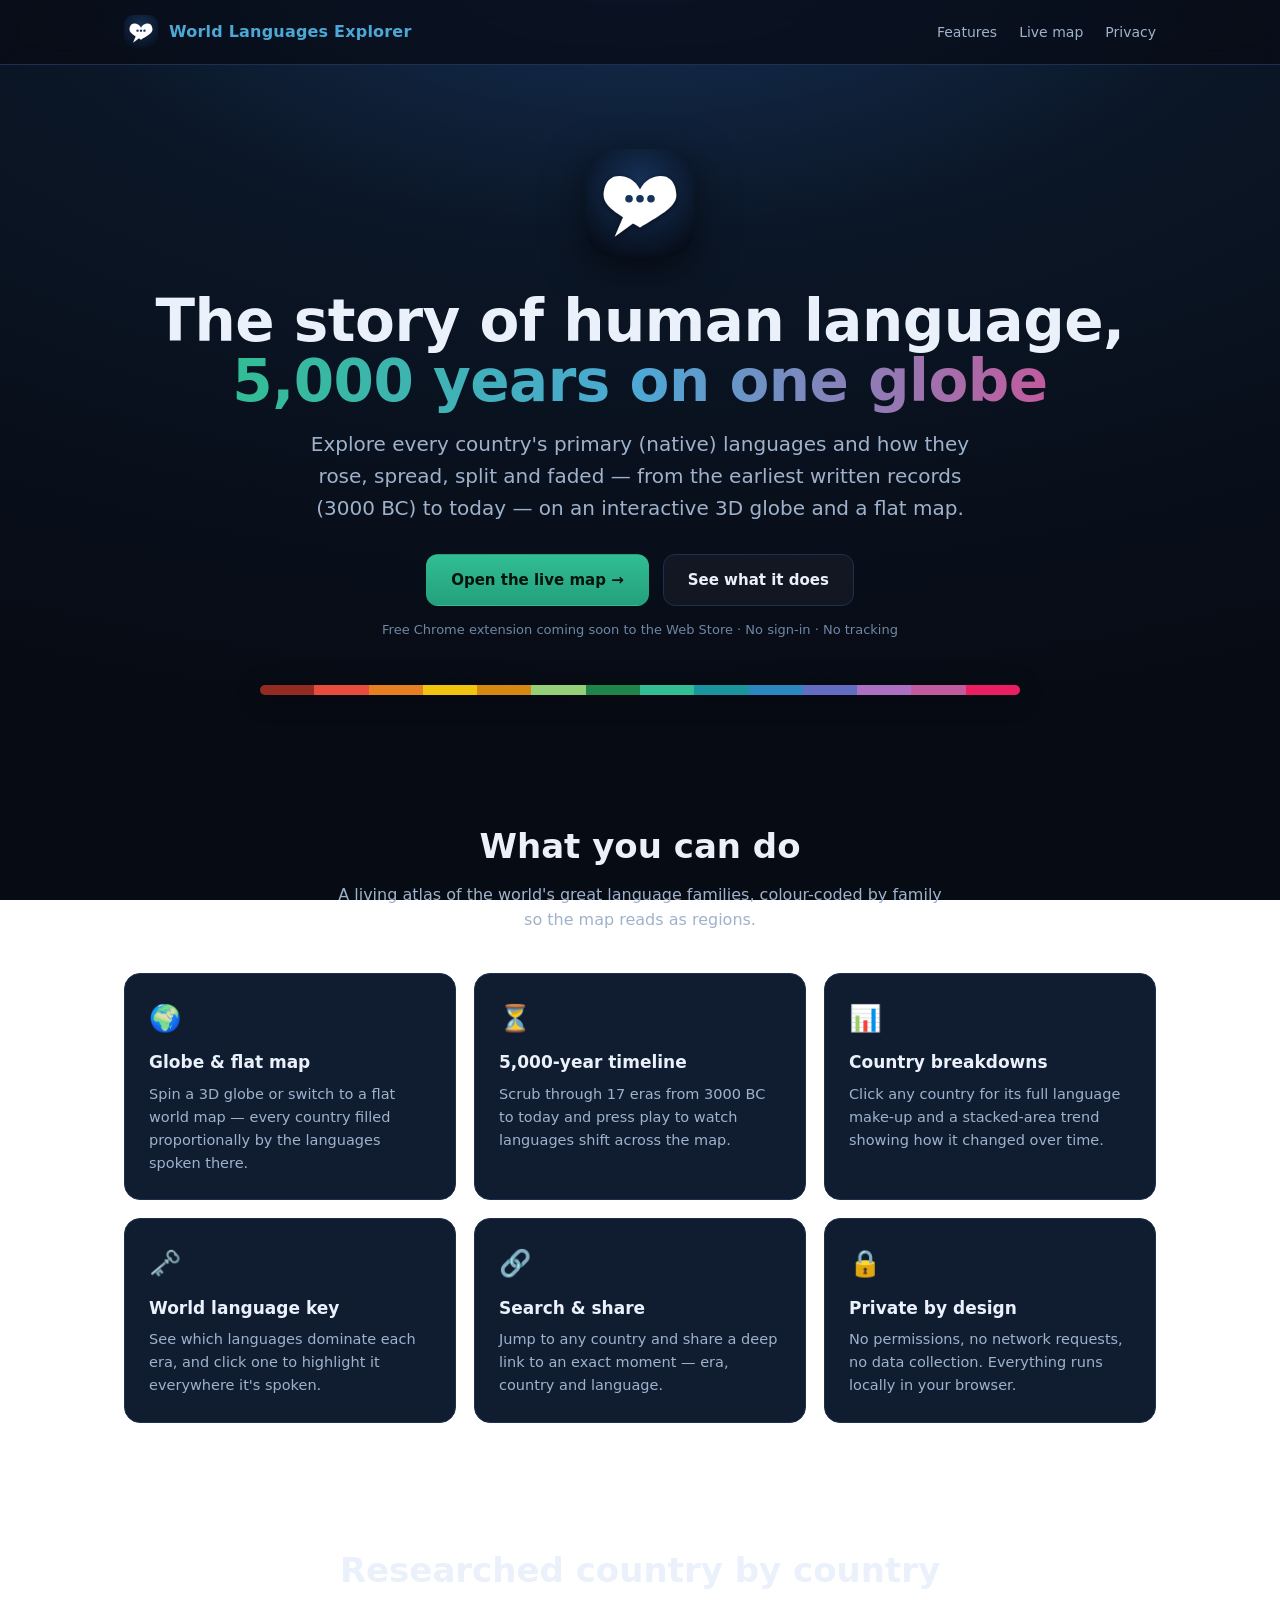
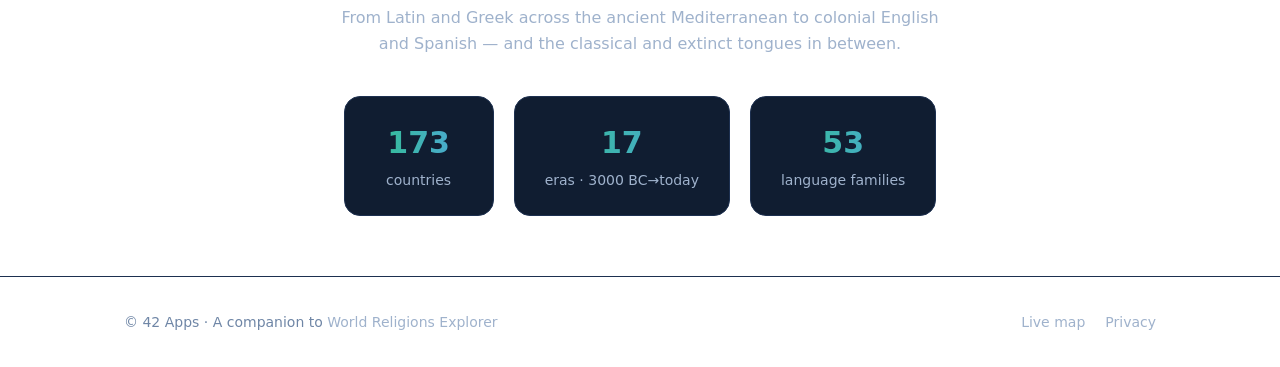
==== index.html @ ee93c95f "World Languages Explorer — landing, privacy & hosted live map Static site for 42-apps.github.io/worl" ====
<!doctype html>
<html lang="en">
<head>
  <meta charset="utf-8">
  <meta name="viewport" content="width=device-width, initial-scale=1">
  <title>World Languages Explorer — every country's languages, 3000 BC to today</title>
  <meta name="description" content="Explore every country's primary languages and how they changed from antiquity to today, on an interactive 3D globe or flat map. Free, private, no sign-in.">
  <link rel="icon" href="icons/logo.svg">
  <meta property="og:title" content="World Languages Explorer">
  <meta property="og:description" content="See how the world's languages spread and changed over 5,000 years — on an interactive 3D globe.">
  <meta property="og:type" content="website">
  <meta property="og:url" content="https://42-apps.github.io/worldlanguages/">
  <link rel="stylesheet" href="style.css">
</head>
<body>
  <header class="site">
    <div class="wrap">
      <a class="brand" href="./"><img src="icons/logo.svg" alt="">World Languages Explorer</a>
      <nav>
        <a href="#features">Features</a>
        <a href="app/worldlanguages.html">Live map</a>
        <a href="privacy.html">Privacy</a>
      </nav>
    </div>
  </header>

  <main>
    <section class="hero">
      <div class="wrap">
        <img class="logo" src="icons/logo.svg" alt="World Languages Explorer logo">
        <h1>The story of human language,<br><span class="grad">5,000 years on one globe</span></h1>
        <p class="lede">Explore every country's primary (native) languages and how they rose, spread, split and
          faded — from the earliest written records (3000&nbsp;BC) to today — on an interactive 3D globe and a flat map.</p>
        <div class="cta">
          <a class="btn btn-primary" href="app/worldlanguages.html">Open the live map →</a>
          <a class="btn btn-ghost" href="#features">See what it does</a>
        </div>
        <p class="cta-note">Free Chrome extension coming soon to the Web Store · No sign-in · No tracking</p>
        <div class="spectrum" aria-hidden="true">
          <i style="background:#922B21"></i><i style="background:#E74C3C"></i><i style="background:#E67E22"></i>
          <i style="background:#F1C40F"></i><i style="background:#D68910"></i><i style="background:#95CF77"></i>
          <i style="background:#1E8449"></i><i style="background:#32BD94"></i><i style="background:#1A959E"></i>
          <i style="background:#2E86C1"></i><i style="background:#636DBF"></i><i style="background:#AB70C2"></i>
          <i style="background:#C25B9D"></i><i style="background:#E91E63"></i>
        </div>
      </div>
    </section>

    <section class="block" id="features">
      <div class="wrap">
        <h2>What you can do</h2>
        <p class="sub">A living atlas of the world's great language families, colour-coded by family so the map reads as regions.</p>
        <div class="grid">
          <div class="card"><div class="ic">🌍</div><h3>Globe &amp; flat map</h3><p>Spin a 3D globe or switch to a flat world map — every country filled proportionally by the languages spoken there.</p></div>
          <div class="card"><div class="ic">⏳</div><h3>5,000-year timeline</h3><p>Scrub through 17 eras from 3000&nbsp;BC to today and press play to watch languages shift across the map.</p></div>
          <div class="card"><div class="ic">📊</div><h3>Country breakdowns</h3><p>Click any country for its full language make-up and a stacked-area trend showing how it changed over time.</p></div>
          <div class="card"><div class="ic">🗝️</div><h3>World language key</h3><p>See which languages dominate each era, and click one to highlight it everywhere it's spoken.</p></div>
          <div class="card"><div class="ic">🔗</div><h3>Search &amp; share</h3><p>Jump to any country and share a deep link to an exact moment — era, country and language.</p></div>
          <div class="card"><div class="ic">🔒</div><h3>Private by design</h3><p>No permissions, no network requests, no data collection. Everything runs locally in your browser.</p></div>
        </div>
      </div>
    </section>

    <section class="block">
      <div class="wrap">
        <h2>Researched country by country</h2>
        <p class="sub">From Latin and Greek across the ancient Mediterranean to colonial English and Spanish — and the classical and extinct tongues in between.</p>
        <div class="stats">
          <div class="stat"><b>173</b><span>countries</span></div>
          <div class="stat"><b>17</b><span>eras · 3000 BC→today</span></div>
          <div class="stat"><b>53</b><span>language families</span></div>
        </div>
      </div>
    </section>
  </main>

  <footer class="site">
    <div class="wrap">
      <span>© 42 Apps · A companion to <a href="https://42-apps.github.io/worldreligions/">World Religions Explorer</a></span>
      <nav>
        <a href="app/worldlanguages.html">Live map</a>
        <a href="privacy.html">Privacy</a>
      </nav>
    </div>
  </footer>
</body>
</html>
---- style.css ----
/* World Languages Explorer — landing + privacy site
   Dark theme matched to the app; accents drawn from the language-family palette. */
:root{
  --bg:#070b14; --bg2:#0b1626; --panel:#101d31; --line:#1d3050;
  --tx:#eaf1fb; --tx-dim:#9fb2cc; --tx-mut:#6f86a6;
  --accent:#32bd94; --accent2:#4da8d5; --accent3:#c25b9d;
  --radius:16px; --maxw:1080px;
  --font:'Segoe UI',system-ui,-apple-system,Roboto,Helvetica,Arial,sans-serif;
}
*{box-sizing:border-box}
html{scroll-behavior:smooth}
body{
  margin:0;font-family:var(--font);color:var(--tx);line-height:1.6;
  background:radial-gradient(120% 90% at 50% -10%,#16335a 0%,var(--bg2) 42%,var(--bg) 100%);
  background-attachment:fixed;-webkit-font-smoothing:antialiased;
}
a{color:var(--accent2);text-decoration:none}
a:hover{text-decoration:underline}
.wrap{max-width:var(--maxw);margin:0 auto;padding:0 24px}

/* header */
header.site{position:sticky;top:0;z-index:10;backdrop-filter:blur(10px);
  background:rgba(7,11,20,.72);border-bottom:1px solid var(--line)}
header.site .wrap{display:flex;align-items:center;gap:14px;height:64px}
.brand{display:flex;align-items:center;gap:11px;font-weight:700;letter-spacing:.2px}
.brand img{width:34px;height:34px;border-radius:9px;display:block}
.brand span{font-size:16px}
header.site nav{margin-left:auto;display:flex;gap:22px;font-size:14px}
header.site nav a{color:var(--tx-dim)}
header.site nav a:hover{color:var(--tx);text-decoration:none}

/* hero */
.hero{text-align:center;padding:84px 0 64px}
.hero .logo{width:108px;height:108px;border-radius:26px;box-shadow:0 12px 40px rgba(0,0,0,.5);margin-bottom:26px}
.hero h1{font-size:clamp(34px,6vw,58px);line-height:1.05;margin:0 0 16px;letter-spacing:-.5px}
.hero h1 .grad{background:linear-gradient(90deg,var(--accent),var(--accent2) 50%,var(--accent3));
  -webkit-background-clip:text;background-clip:text;color:transparent}
.hero p.lede{font-size:clamp(16px,2.4vw,20px);color:var(--tx-dim);max-width:660px;margin:0 auto 30px}
.cta{display:flex;gap:14px;justify-content:center;flex-wrap:wrap}
.btn{display:inline-flex;align-items:center;gap:9px;padding:13px 24px;border-radius:12px;
  font-weight:600;font-size:15px;border:1px solid transparent;cursor:pointer;transition:.16s}
.btn-primary{background:linear-gradient(180deg,var(--accent),#23a07c);color:#04140d}
.btn-primary:hover{filter:brightness(1.07);text-decoration:none;transform:translateY(-1px)}
.btn-ghost{background:rgba(255,255,255,.04);border-color:var(--line);color:var(--tx)}
.btn-ghost:hover{background:rgba(255,255,255,.09);text-decoration:none}
.cta-note{margin-top:14px;font-size:13px;color:var(--tx-mut)}

/* family spectrum strip */
.spectrum{display:flex;height:10px;max-width:760px;margin:44px auto 0;border-radius:6px;overflow:hidden;
  box-shadow:0 4px 24px rgba(0,0,0,.4)}
.spectrum i{flex:1}

/* sections */
section.block{padding:60px 0}
section.block h2{font-size:clamp(24px,4vw,34px);text-align:center;margin:0 0 8px}
section.block .sub{text-align:center;color:var(--tx-dim);max-width:620px;margin:0 auto 40px}
.grid{display:grid;grid-template-columns:repeat(auto-fit,minmax(250px,1fr));gap:18px}
.card{background:var(--panel);border:1px solid var(--line);border-radius:var(--radius);padding:24px}
.card .ic{font-size:26px;margin-bottom:10px}
.card h3{margin:0 0 6px;font-size:17px}
.card p{margin:0;color:var(--tx-dim);font-size:14.5px}

/* stats */
.stats{display:flex;gap:20px;justify-content:center;flex-wrap:wrap;margin-top:8px}
.stat{background:var(--panel);border:1px solid var(--line);border-radius:var(--radius);
  padding:22px 30px;text-align:center;min-width:150px}
.stat b{display:block;font-size:30px;background:linear-gradient(90deg,var(--accent),var(--accent2));
  -webkit-background-clip:text;background-clip:text;color:transparent}
.stat span{color:var(--tx-dim);font-size:14px}

/* privacy page */
.doc{background:var(--panel);border:1px solid var(--line);border-radius:var(--radius);
  padding:38px clamp(22px,4vw,52px);margin:40px auto 64px;max-width:820px}
.doc h1{margin-top:0}
.doc h2{margin-top:32px;font-size:20px}
.doc .updated{color:var(--tx-mut);font-size:14px;margin-top:-8px}
.doc ul{padding-left:22px}
.doc li{margin:6px 0;color:var(--tx-dim)}

/* footer */
footer.site{border-top:1px solid var(--line);padding:34px 0;color:var(--tx-mut);font-size:14px}
footer.site .wrap{display:flex;flex-wrap:wrap;gap:14px;align-items:center;justify-content:space-between}
footer.site nav{display:flex;gap:20px}
footer.site a{color:var(--tx-dim)}
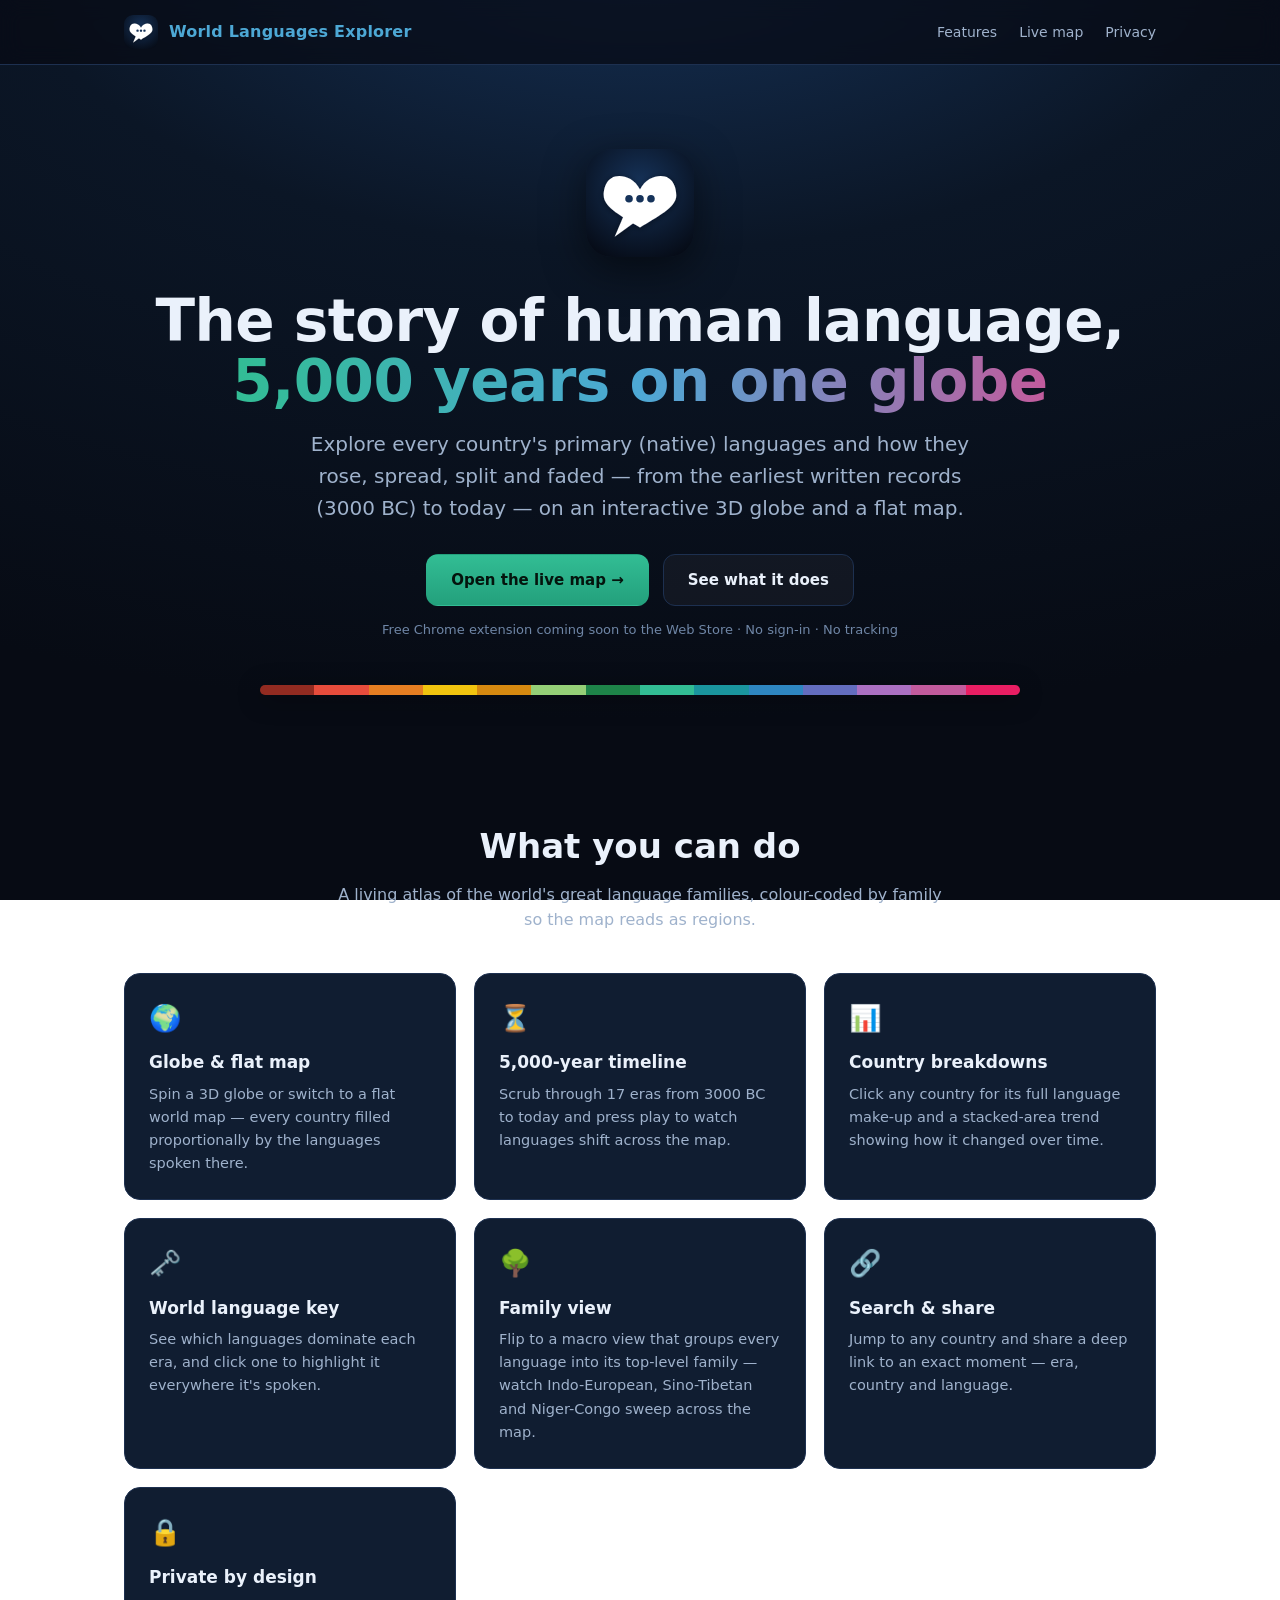
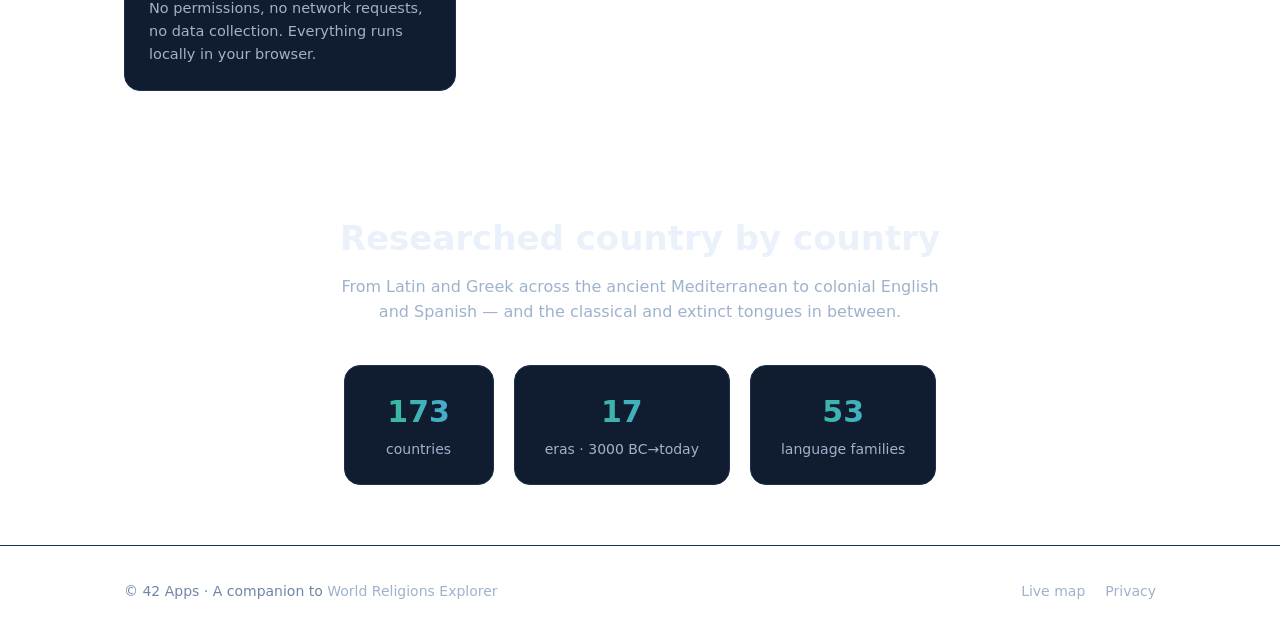
==== commit 8876a754: "Sync hosted app to v0.4.0 (Family view) + add Family-view feature card - app/: re-synced worldlangua" ====
--- a/index.html
+++ b/index.html
@@ -55,6 +55,7 @@
           <div class="card"><div class="ic">⏳</div><h3>5,000-year timeline</h3><p>Scrub through 17 eras from 3000&nbsp;BC to today and press play to watch languages shift across the map.</p></div>
           <div class="card"><div class="ic">📊</div><h3>Country breakdowns</h3><p>Click any country for its full language make-up and a stacked-area trend showing how it changed over time.</p></div>
           <div class="card"><div class="ic">🗝️</div><h3>World language key</h3><p>See which languages dominate each era, and click one to highlight it everywhere it's spoken.</p></div>
+          <div class="card"><div class="ic">🌳</div><h3>Family view</h3><p>Flip to a macro view that groups every language into its top-level family — watch Indo-European, Sino-Tibetan and Niger-Congo sweep across the map.</p></div>
           <div class="card"><div class="ic">🔗</div><h3>Search &amp; share</h3><p>Jump to any country and share a deep link to an exact moment — era, country and language.</p></div>
           <div class="card"><div class="ic">🔒</div><h3>Private by design</h3><p>No permissions, no network requests, no data collection. Everything runs locally in your browser.</p></div>
         </div>
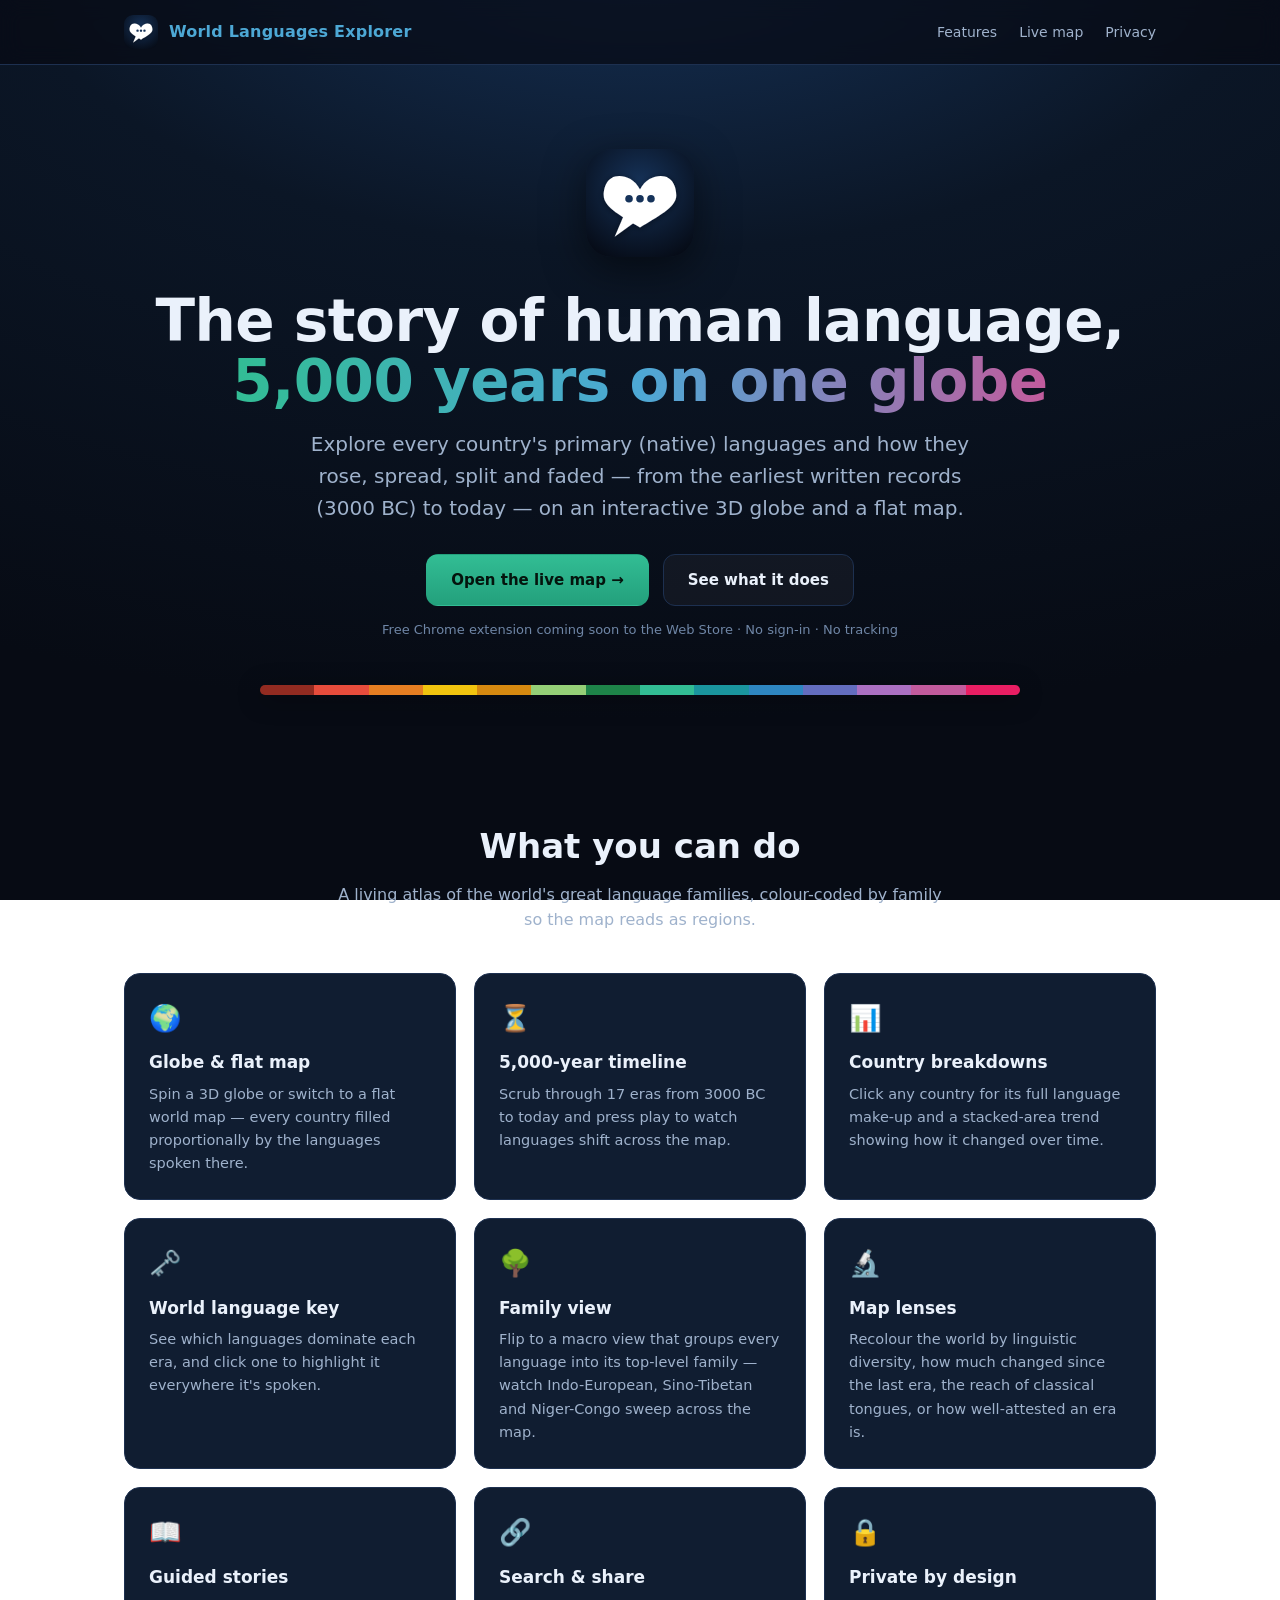
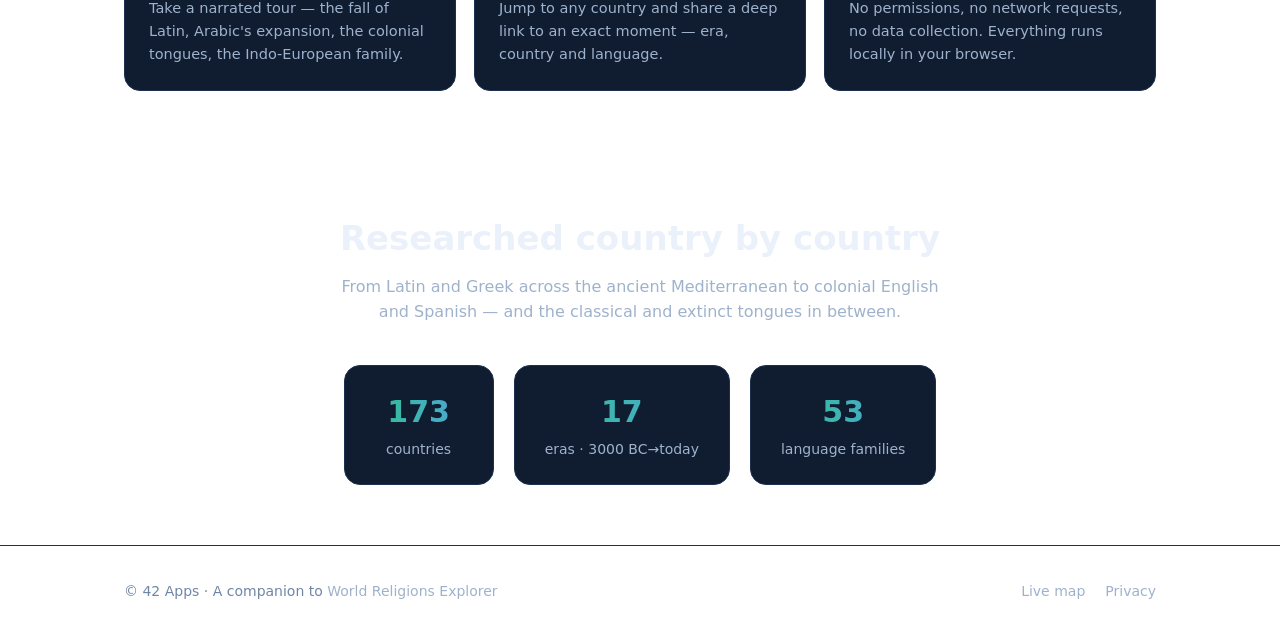
==== commit 39870f85: "Sync hosted app to v0.6.0 (map lenses + guided stories) + 2 feature cards - app/: re-synced worldlan" ====
--- a/index.html
+++ b/index.html
@@ -56,6 +56,8 @@
           <div class="card"><div class="ic">📊</div><h3>Country breakdowns</h3><p>Click any country for its full language make-up and a stacked-area trend showing how it changed over time.</p></div>
           <div class="card"><div class="ic">🗝️</div><h3>World language key</h3><p>See which languages dominate each era, and click one to highlight it everywhere it's spoken.</p></div>
           <div class="card"><div class="ic">🌳</div><h3>Family view</h3><p>Flip to a macro view that groups every language into its top-level family — watch Indo-European, Sino-Tibetan and Niger-Congo sweep across the map.</p></div>
+          <div class="card"><div class="ic">🔬</div><h3>Map lenses</h3><p>Recolour the world by linguistic diversity, how much changed since the last era, the reach of classical tongues, or how well-attested an era is.</p></div>
+          <div class="card"><div class="ic">📖</div><h3>Guided stories</h3><p>Take a narrated tour — the fall of Latin, Arabic's expansion, the colonial tongues, the Indo-European family.</p></div>
           <div class="card"><div class="ic">🔗</div><h3>Search &amp; share</h3><p>Jump to any country and share a deep link to an exact moment — era, country and language.</p></div>
           <div class="card"><div class="ic">🔒</div><h3>Private by design</h3><p>No permissions, no network requests, no data collection. Everything runs locally in your browser.</p></div>
         </div>
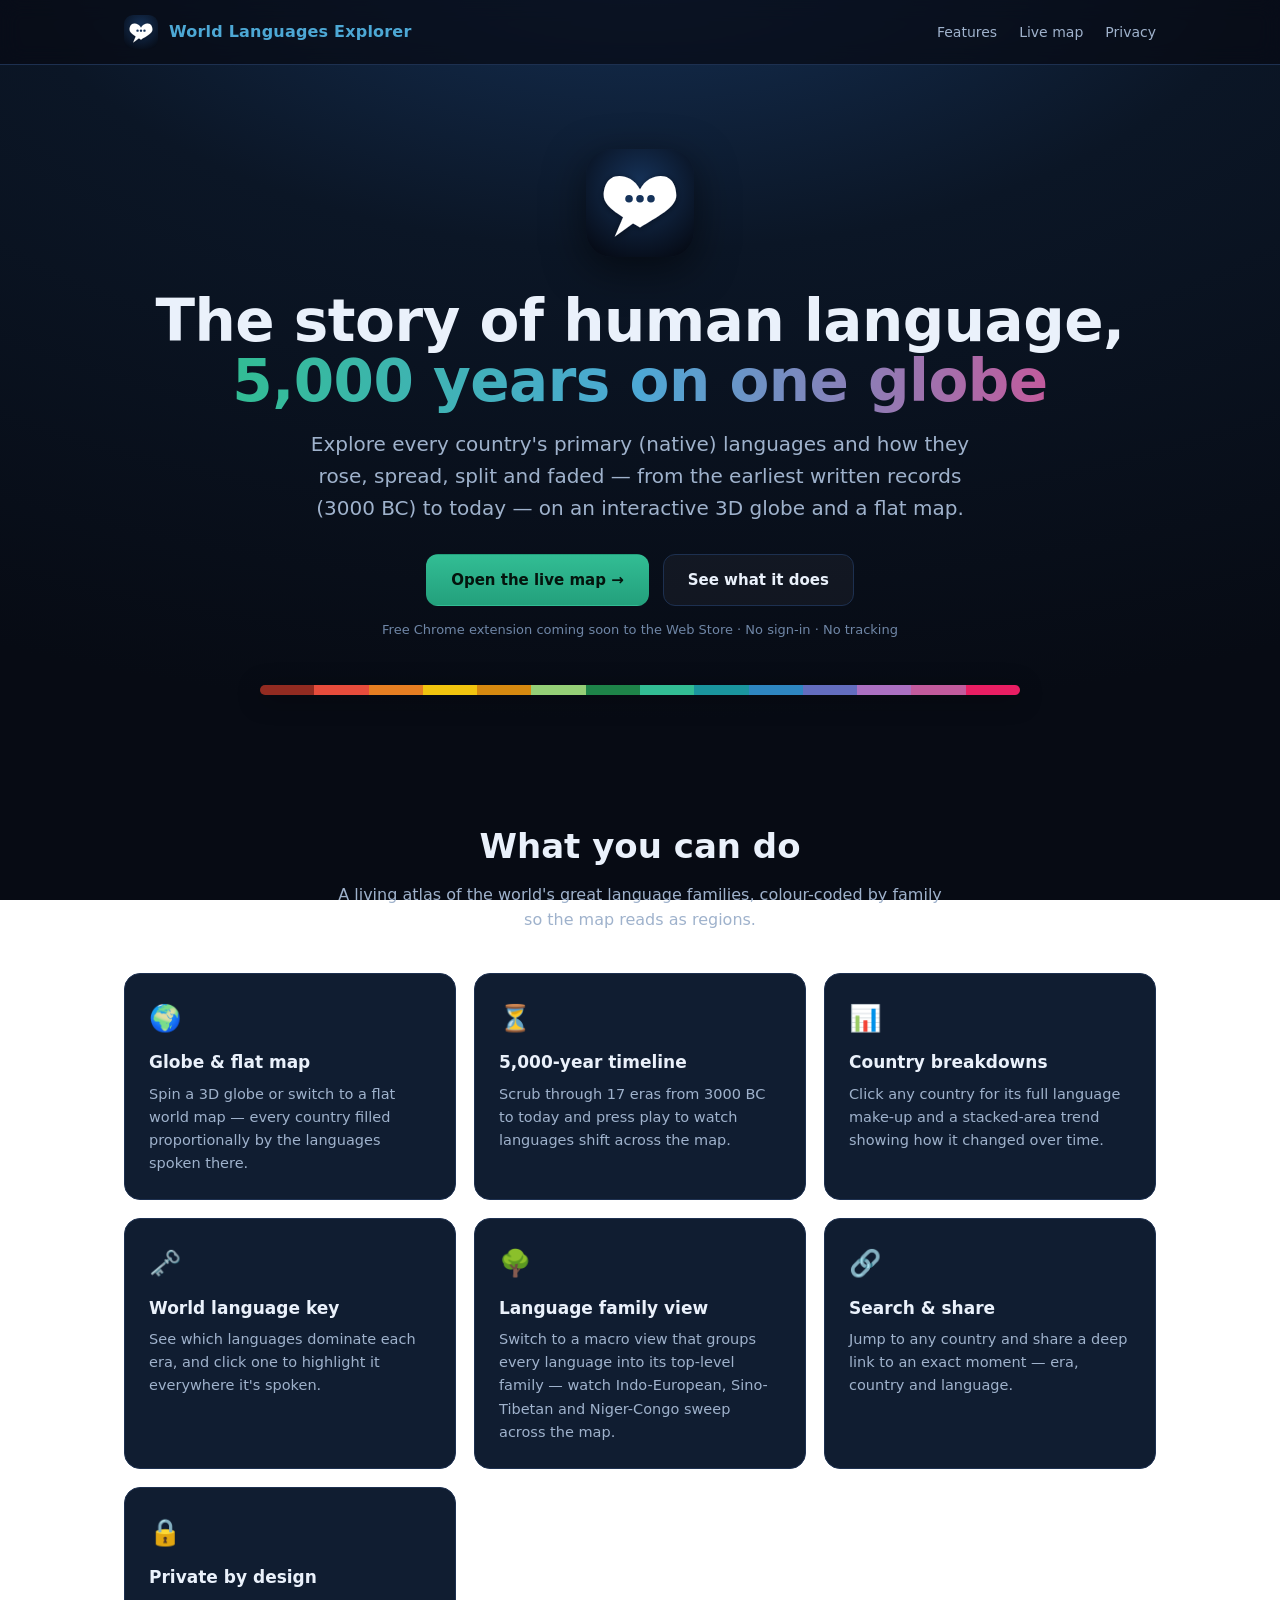
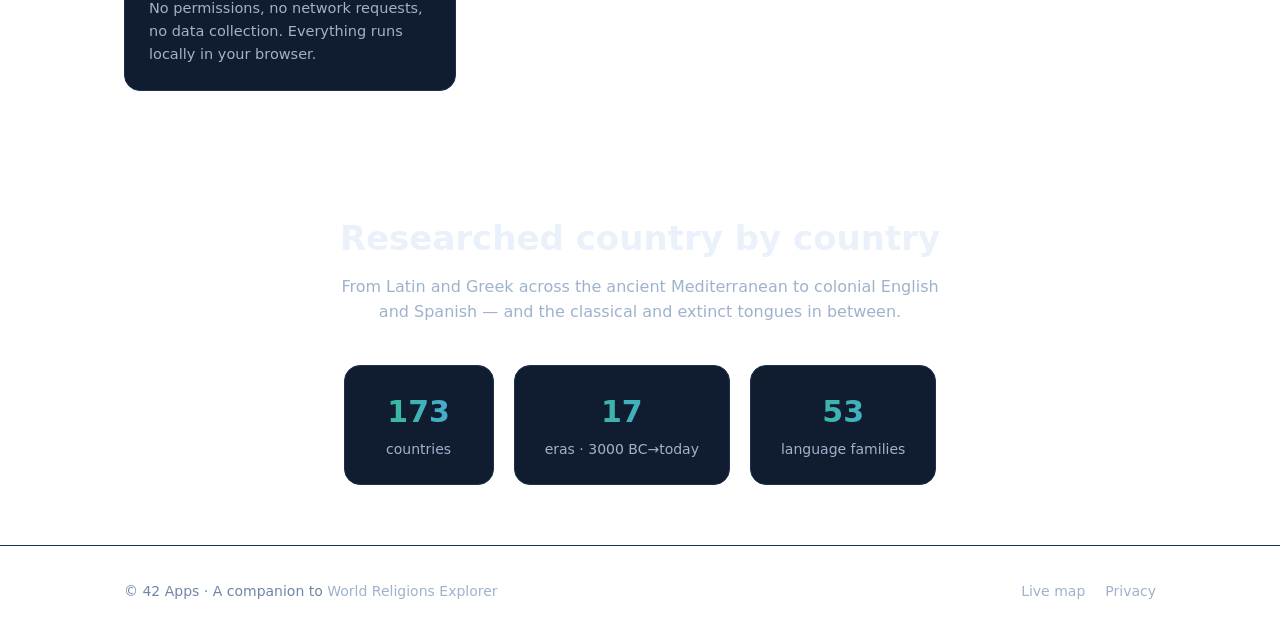
==== commit 349cf8d5: "Sync hosted app to v0.7.0: remove lenses + stories, fix flat map - app/: re-synced cleaned worldlang" ====
--- a/index.html
+++ b/index.html
@@ -55,9 +55,7 @@
           <div class="card"><div class="ic">⏳</div><h3>5,000-year timeline</h3><p>Scrub through 17 eras from 3000&nbsp;BC to today and press play to watch languages shift across the map.</p></div>
           <div class="card"><div class="ic">📊</div><h3>Country breakdowns</h3><p>Click any country for its full language make-up and a stacked-area trend showing how it changed over time.</p></div>
           <div class="card"><div class="ic">🗝️</div><h3>World language key</h3><p>See which languages dominate each era, and click one to highlight it everywhere it's spoken.</p></div>
-          <div class="card"><div class="ic">🌳</div><h3>Family view</h3><p>Flip to a macro view that groups every language into its top-level family — watch Indo-European, Sino-Tibetan and Niger-Congo sweep across the map.</p></div>
-          <div class="card"><div class="ic">🔬</div><h3>Map lenses</h3><p>Recolour the world by linguistic diversity, how much changed since the last era, the reach of classical tongues, or how well-attested an era is.</p></div>
-          <div class="card"><div class="ic">📖</div><h3>Guided stories</h3><p>Take a narrated tour — the fall of Latin, Arabic's expansion, the colonial tongues, the Indo-European family.</p></div>
+          <div class="card"><div class="ic">🌳</div><h3>Language family view</h3><p>Switch to a macro view that groups every language into its top-level family — watch Indo-European, Sino-Tibetan and Niger-Congo sweep across the map.</p></div>
           <div class="card"><div class="ic">🔗</div><h3>Search &amp; share</h3><p>Jump to any country and share a deep link to an exact moment — era, country and language.</p></div>
           <div class="card"><div class="ic">🔒</div><h3>Private by design</h3><p>No permissions, no network requests, no data collection. Everything runs locally in your browser.</p></div>
         </div>
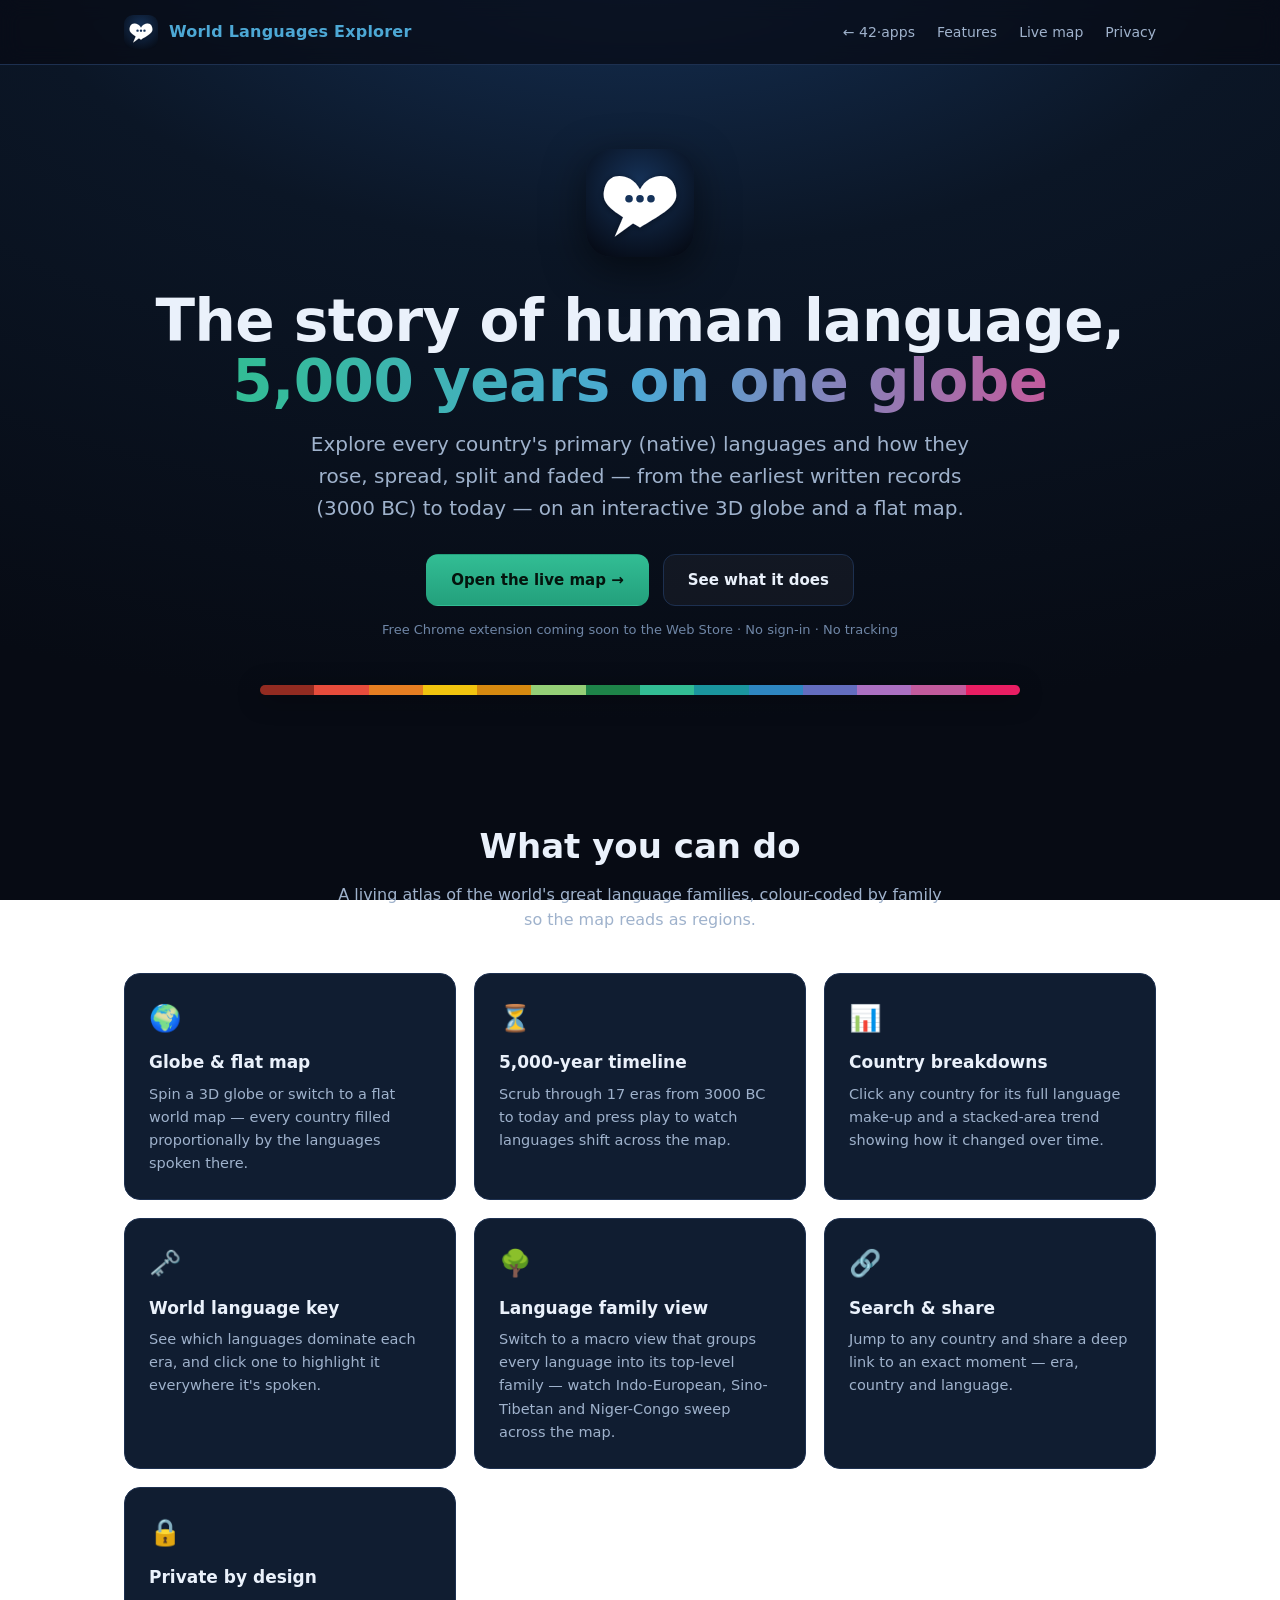
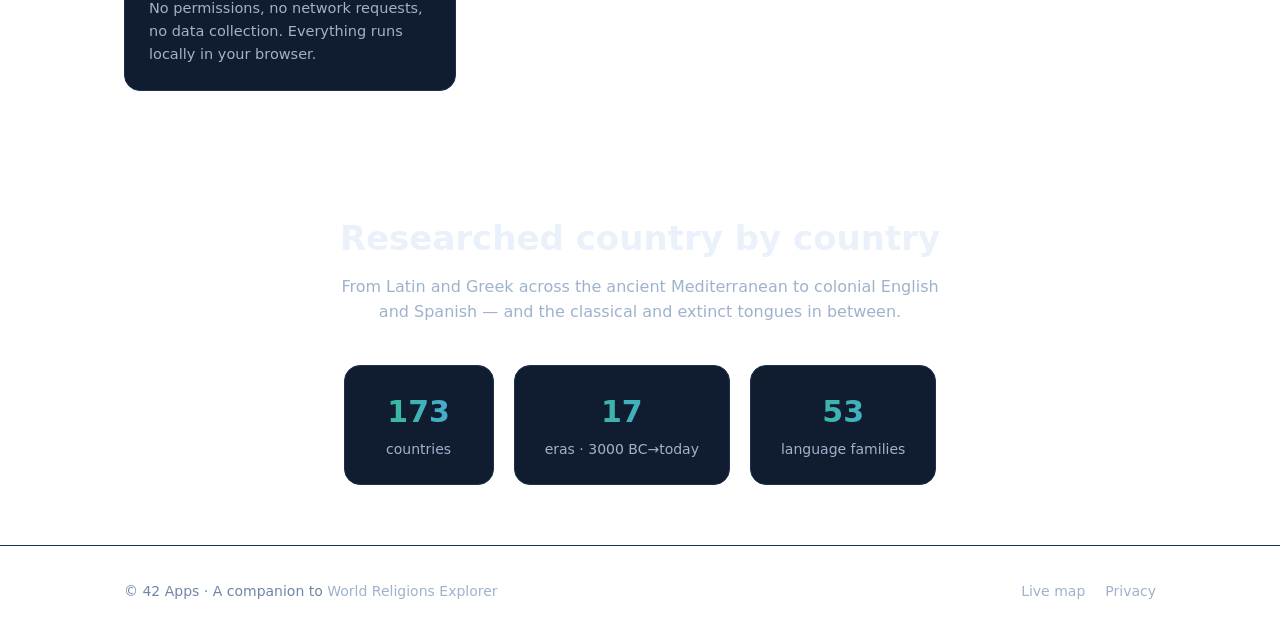
==== commit 22fc9027: "Add a back-to-42-apps-home link to the site" ====
--- a/index.html
+++ b/index.html
@@ -17,6 +17,7 @@
     <div class="wrap">
       <a class="brand" href="./"><img src="icons/logo.svg" alt="">World Languages Explorer</a>
       <nav>
+        <a href="/">&larr; 42&middot;apps</a>
         <a href="#features">Features</a>
         <a href="app/worldlanguages.html">Live map</a>
         <a href="privacy.html">Privacy</a>
